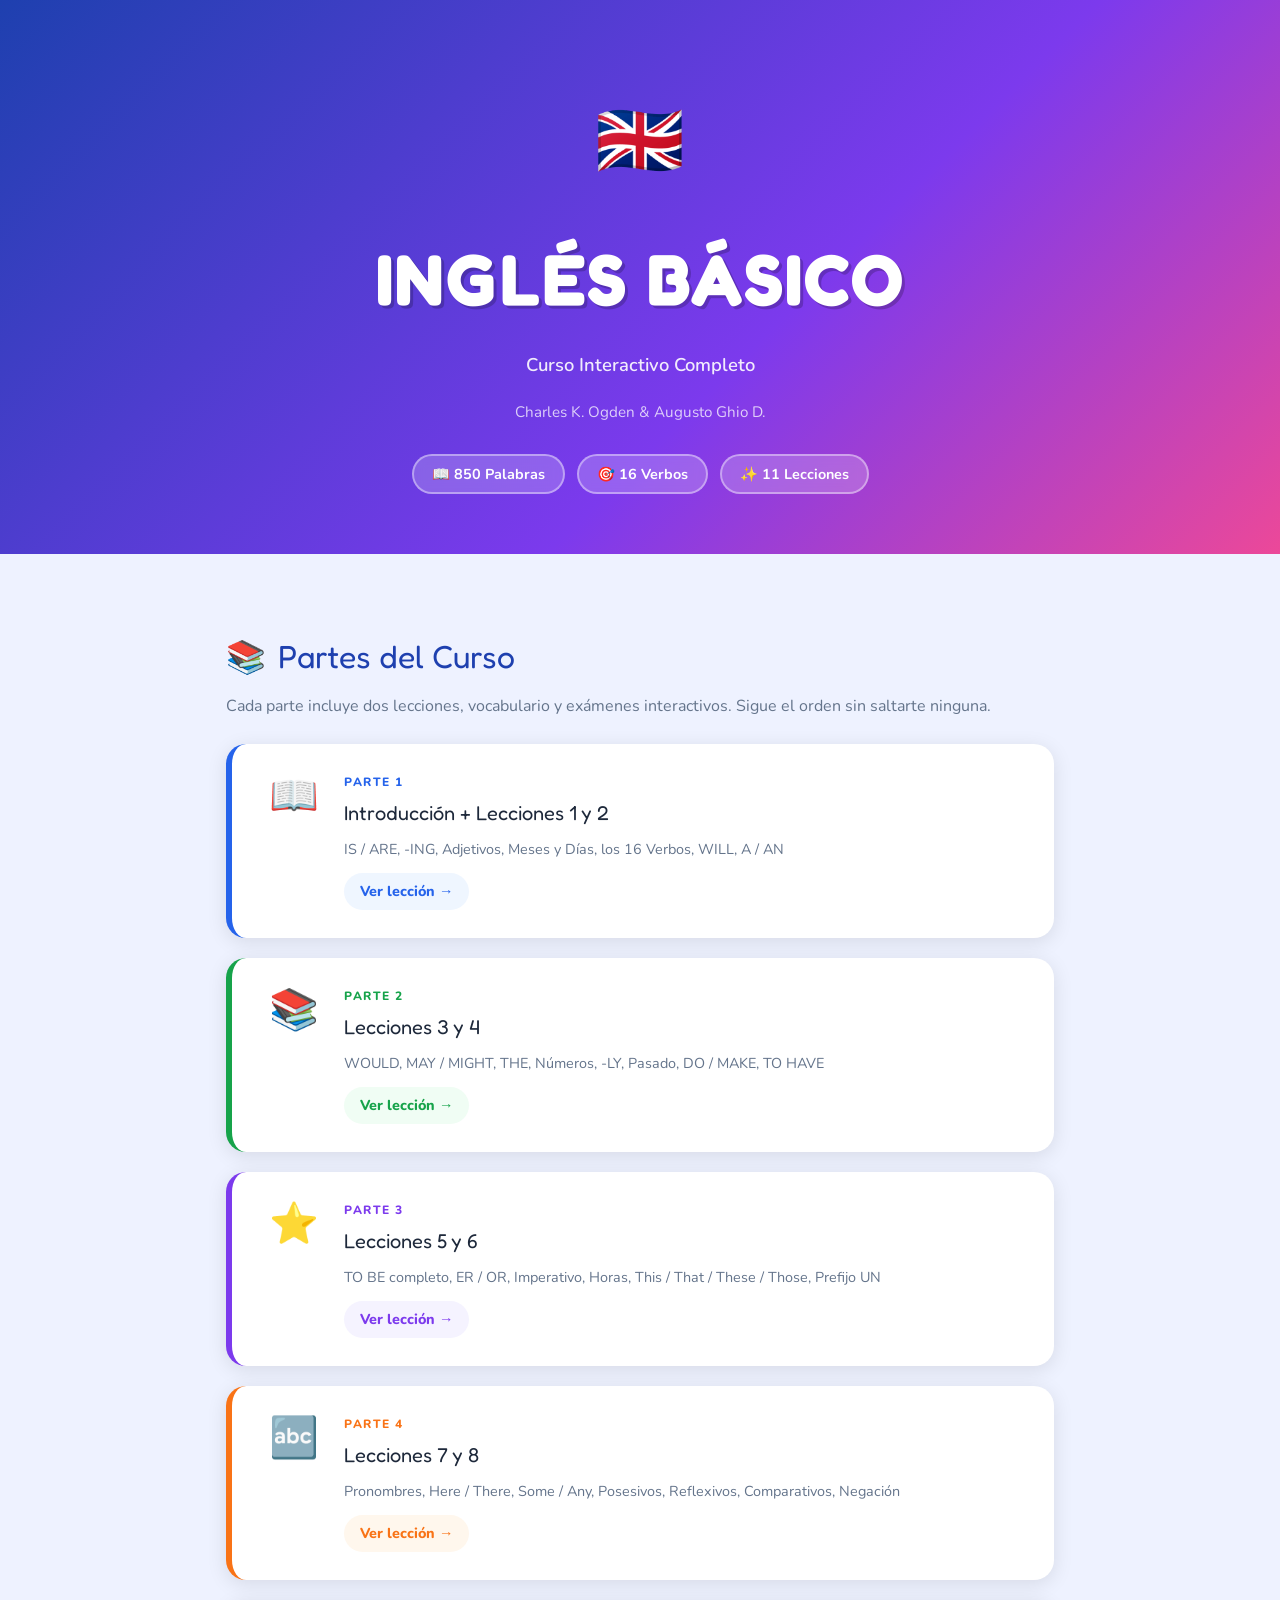
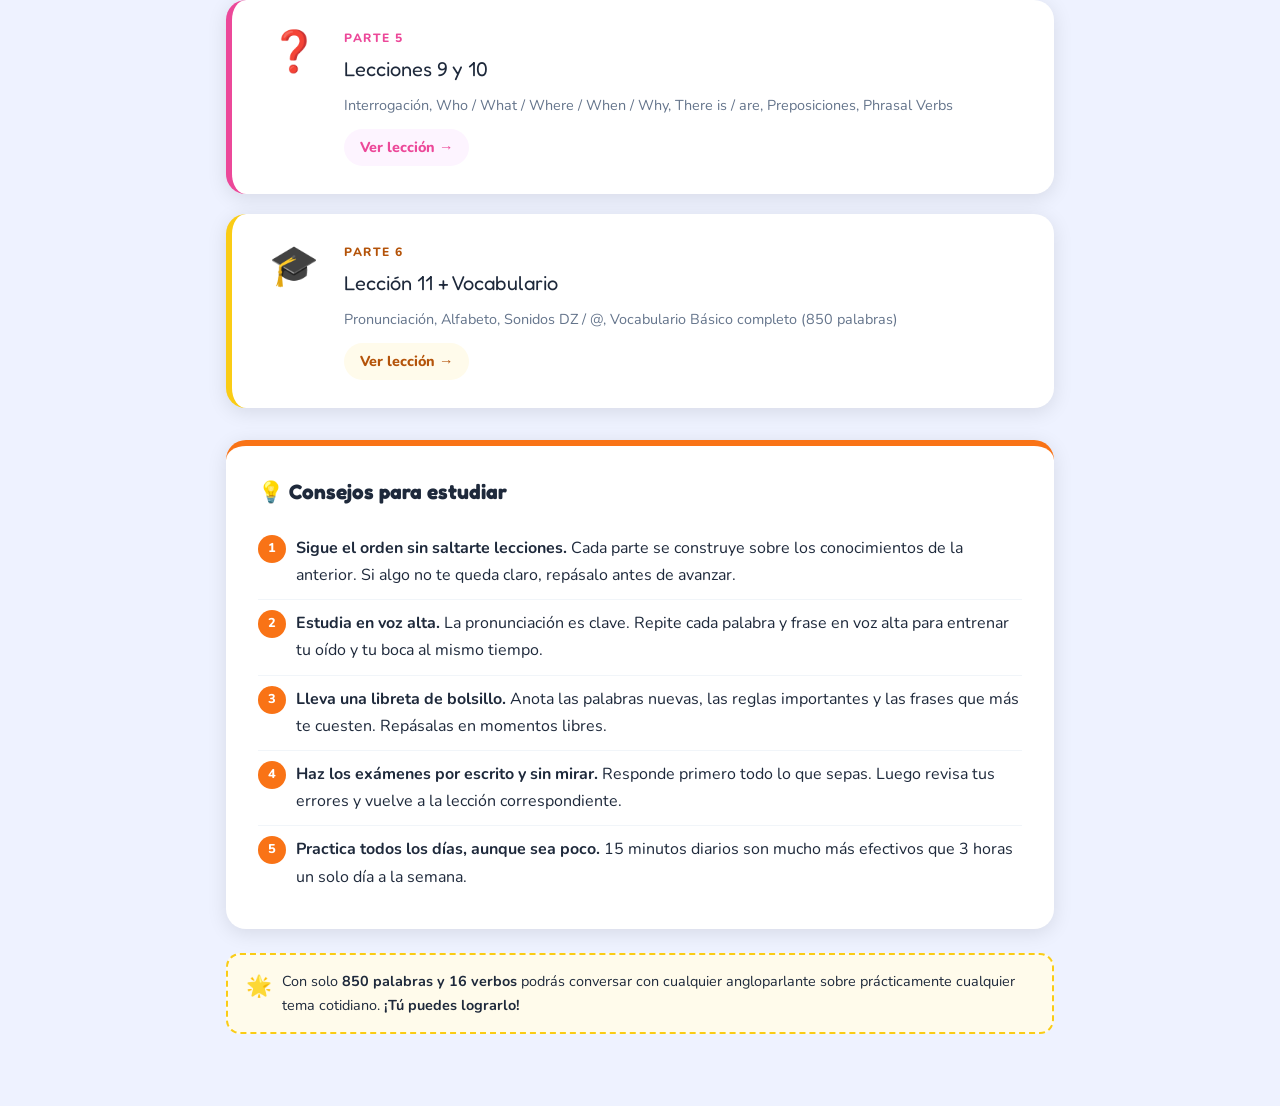
==== inicio.html @ 224269b6 "Commit - curso de inglés" ====
<!DOCTYPE html>
<html lang="es">
<head>
<meta charset="UTF-8">
<meta name="viewport" content="width=device-width, initial-scale=1.0">
<title>Inglés Básico — Inicio</title>
<link href="https://fonts.googleapis.com/css2?family=Nunito:wght@400;600;700;800;900&family=Fredoka+One&display=swap" rel="stylesheet">
<style>
  :root {
    --azul:    #2563EB;
    --cielo:   #38BDF8;
    --verde:   #16A34A;
    --menta:   #4ADE80;
    --coral:   #F97316;
    --amarillo:#FACC15;
    --violeta: #7C3AED;
    --rosa:    #EC4899;
    --blanco:  #FFFFFF;
    --gris:    #F1F5F9;
    --texto:   #1E293B;
    --sombra:  0 4px 20px rgba(0,0,0,0.10);
  }

  * { box-sizing: border-box; margin: 0; padding: 0; }

  body {
    font-family: 'Nunito', sans-serif;
    background: #EEF2FF;
    color: var(--texto);
    line-height: 1.7;
  }

  /* ── PORTADA ── */
  .portada {
    background: linear-gradient(135deg, #1E40AF 0%, #7C3AED 60%, #EC4899 100%);
    color: white;
    text-align: center;
    padding: 80px 24px 60px;
    position: relative;
    overflow: hidden;
  }
  .portada::before {
    content: '';
    position: absolute;
    inset: 0;
📚

    background: url("data:image/svg+xml,%3Csvg width='60' height='60' viewBox='0 0 60 60' xmlns='http://www.w3.org/2000/svg'%3E%3Cg fill='none' fill-rule='evenodd'%3E%3Cg fill='%23ffffff' fill-opacity='0.05'%3E%3Ccircle cx='30' cy='30' r='20'/%3E%3C/g%3E%3C/g%3E%3C/svg%3E");
  }
  .portada-emoji { font-size: 72px; display: block; margin-bottom: 16px; animation: flotar 3s ease-in-out infinite; }
  @keyframes flotar { 0%,100%{transform:translateY(0)} 50%{transform:translateY(-12px)} }
  .portada h1 { font-family: 'Fredoka One', cursive; font-size: clamp(2.5rem,6vw,4.5rem); letter-spacing: 2px; text-shadow: 3px 3px 0 rgba(0,0,0,0.2); }
  .portada .subtitulo { font-size: 1.15rem; opacity: 0.9; margin-top: 8px; font-weight: 600; }
  .portada .autores { margin-top: 20px; opacity: 0.75; font-size: 0.95rem; }
  .badges { display: flex; justify-content: center; gap: 12px; flex-wrap: wrap; margin-top: 28px; }
  .badge { background: rgba(255,255,255,0.2); border: 2px solid rgba(255,255,255,0.4); border-radius: 50px; padding: 6px 18px; font-weight: 700; font-size: 0.9rem; backdrop-filter: blur(6px); }

  /* ── CONTENEDOR ── */
  .contenedor { max-width: 860px; margin: 0 auto; padding: 0 16px 60px; }

  /* ── TÍTULO DE SECCIÓN ── */
  .titulo-seccion {
    font-family: 'Fredoka One', cursive;
    font-size: 2rem;
    margin: 36px 0 8px;
    display: flex;
    align-items: center;
    gap: 12px;
  }

  /* ── GRID DE PARTES ── */
  .partes-grid {
    display: grid;
    grid-template-columns: 1fr;
    gap: 20px;
    margin: 24px 0;
  }

  /* ── TARJETA DE PARTE ── */
  .parte-card {
    background: white;
    border-radius: 20px;
    padding: 28px 32px;
    box-shadow: var(--sombra);
    border-left: 6px solid var(--azul);
    transition: transform 0.25s, box-shadow 0.25s;
    display: flex;
    gap: 20px;
    text-decoration: none;
    color: inherit;
    position: relative;
    overflow: hidden;
  }
  .parte-card:hover { transform: translateY(-4px); box-shadow: 0 12px 32px rgba(0,0,0,0.14); }
  .parte-card.b-azul     { border-left-color: var(--azul); }
  .parte-card.b-verde    { border-left-color: var(--verde); }
  .parte-card.b-violeta  { border-left-color: var(--violeta); }
  .parte-card.b-coral    { border-left-color: var(--coral); }
  .parte-card.b-rosa     { border-left-color: var(--rosa); }
  .parte-card.b-amarillo { border-left-color: var(--amarillo); }

  .parte-emoji {
    font-size: 2.5rem;
    flex-shrink: 0;
    width: 60px;
    text-align: center;
    line-height: 1;
    margin-top: 4px;
  }

  .parte-cuerpo { flex: 1; }

  .parte-num {
    font-size: 0.75rem;
    font-weight: 800;
    text-transform: uppercase;
    letter-spacing: 1.5px;
    margin-bottom: 4px;
  }
  .b-azul .parte-num     { color: var(--azul); }
  .b-verde .parte-num    { color: var(--verde); }
  .b-violeta .parte-num  { color: var(--violeta); }
  .b-coral .parte-num    { color: var(--coral); }
  .b-rosa .parte-num     { color: var(--rosa); }
  .b-amarillo .parte-num { color: #B45309; }

  .parte-titulo {
    font-family: 'Fredoka One', cursive;
    font-size: 1.25rem;
    margin-bottom: 8px;
  }

  .parte-temas {
    font-size: 0.9rem;
    color: #64748B;
    margin-bottom: 12px;
    line-height: 1.6;
  }

  .parte-link {
    display: inline-flex;
    align-items: center;
    gap: 6px;
    font-weight: 800;
    font-size: 0.9rem;
    border-radius: 50px;
    padding: 6px 16px;
    transition: all 0.2s;
  }
  .b-azul .parte-link     { color: var(--azul); background: #EFF6FF; }
  .b-verde .parte-link    { color: var(--verde); background: #F0FDF4; }
  .b-violeta .parte-link  { color: var(--violeta); background: #F5F3FF; }
  .b-coral .parte-link    { color: var(--coral); background: #FFF7ED; }
  .b-rosa .parte-link     { color: var(--rosa); background: #FDF4FF; }
  .b-amarillo .parte-link { color: #B45309; background: #FFFBEB; }

  .parte-card:hover .parte-link {
    filter: brightness(0.95);
  }
  .b-azul .parte-card:hover .parte-link     { background: var(--azul); color: white; }
  .b-verde .parte-card:hover .parte-link    { background: var(--verde); color: white; }
  .b-violeta .parte-card:hover .parte-link  { background: var(--violeta); color: white; }
  .b-coral .parte-card:hover .parte-link    { background: var(--coral); color: white; }
  .b-rosa .parte-card:hover .parte-link     { background: var(--rosa); color: white; }
  .b-amarillo .parte-card:hover .parte-link { background: #B45309; color: white; }

  /* ── TIP BOX ── */
  .tip {
    background: #FFFBEB;
    border: 2px dashed var(--amarillo);
    border-radius: 14px;
    padding: 14px 18px;
    margin: 12px 0;
    font-size: 0.9rem;
    display: flex;
    gap: 10px;
    align-items: flex-start;
  }
  .tip-ico { font-size: 1.3rem; flex-shrink: 0; }

  /* ── CONSEJOS BOX ── */
  .consejos-box {
    background: white;
    border-radius: 20px;
    padding: 28px 32px;
    margin: 32px 0 0;
    box-shadow: var(--sombra);
    border-top: 6px solid var(--coral);
  }
  .consejos-box h3 {
    font-family: 'Fredoka One', cursive;
    font-size: 1.3rem;
    margin-bottom: 16px;
    display: flex;
    align-items: center;
    gap: 10px;
  }
  .consejos-lista { list-style: none; padding: 0; }
  .consejos-lista li {
    display: flex;
    align-items: flex-start;
    gap: 10px;
    padding: 10px 0;
    border-bottom: 1px solid #F1F5F9;
  }
  .consejos-lista li:last-child { border-bottom: none; }
  .consejos-num {
    background: var(--coral);
    color: white;
    border-radius: 50%;
    width: 28px;
    height: 28px;
    display: flex;
    align-items: center;
    justify-content: center;
    font-weight: 800;
    font-size: 0.8rem;
    flex-shrink: 0;
  }

  @media(max-width:600px){
    .portada { padding: 60px 16px 40px; }
    .parte-card { flex-direction: column; gap: 8px; padding: 20px; }
    .parte-emoji { font-size: 2rem; width: auto; text-align: left; }
  }
</style>
</head>
<body>

<!-- ═══════════════════════════════════════════════════ -->
<!-- PORTADA -->
<!-- ═══════════════════════════════════════════════════ -->
<div class="portada">
  <span class="portada-emoji">🇬🇧</span>
  <h1>INGLÉS BÁSICO</h1>
  <div class="subtitulo">Curso Interactivo Completo</div>
  <div class="autores">Charles K. Ogden &amp; Augusto Ghio D.</div>
  <div class="badges">
    <span class="badge">📖 850 Palabras</span>
    <span class="badge">🎯 16 Verbos</span>
    <span class="badge">✨ 11 Lecciones</span>
  </div>
</div>

<!-- ═══════════════════════════════════════════════════ -->
<!-- ÍNDICE DE PARTES -->
<!-- ═══════════════════════════════════════════════════ -->
<div class="contenedor" style="padding-top:40px;">

  <div class="titulo-seccion" style="color:#1E40AF;"><span>📚</span> Partes del Curso</div>
  <p style="color:#64748B;margin-bottom:4px;">Cada parte incluye dos lecciones, vocabulario y exámenes interactivos. Sigue el orden sin saltarte ninguna.</p>

  <div class="partes-grid">

    <!-- PARTE 1 -->
    <a href="index.html" class="parte-card b-azul">
      <div class="parte-emoji">📖</div>
      <div class="parte-cuerpo">
        <div class="parte-num">Parte 1</div>
        <div class="parte-titulo">Introducción + Lecciones 1 y 2</div>
        <div class="parte-temas">IS / ARE, -ING, Adjetivos, Meses y Días, los 16 Verbos, WILL, A / AN</div>
        <span class="parte-link">Ver lección →</span>
      </div>
    </a>

    <!-- PARTE 2 -->
    <a href="parte2.html" class="parte-card b-verde">
      <div class="parte-emoji">📚</div>
      <div class="parte-cuerpo">
        <div class="parte-num">Parte 2</div>
        <div class="parte-titulo">Lecciones 3 y 4</div>
        <div class="parte-temas">WOULD, MAY / MIGHT, THE, Números, -LY, Pasado, DO / MAKE, TO HAVE</div>
        <span class="parte-link">Ver lección →</span>
      </div>
    </a>

    <!-- PARTE 3 -->
    <a href="parte3.html" class="parte-card b-violeta">
      <div class="parte-emoji">⭐</div>
      <div class="parte-cuerpo">
        <div class="parte-num">Parte 3</div>
        <div class="parte-titulo">Lecciones 5 y 6</div>
        <div class="parte-temas">TO BE completo, ER / OR, Imperativo, Horas, This / That / These / Those, Prefijo UN</div>
        <span class="parte-link">Ver lección →</span>
      </div>
    </a>

    <!-- PARTE 4 -->
    <a href="parte4.html" class="parte-card b-coral">
      <div class="parte-emoji">🔤</div>
      <div class="parte-cuerpo">
        <div class="parte-num">Parte 4</div>
        <div class="parte-titulo">Lecciones 7 y 8</div>
        <div class="parte-temas">Pronombres, Here / There, Some / Any, Posesivos, Reflexivos, Comparativos, Negación</div>
        <span class="parte-link">Ver lección →</span>
      </div>
    </a>

    <!-- PARTE 5 -->
    <a href="parte5.html" class="parte-card b-rosa">
      <div class="parte-emoji">❓</div>
      <div class="parte-cuerpo">
        <div class="parte-num">Parte 5</div>
        <div class="parte-titulo">Lecciones 9 y 10</div>
        <div class="parte-temas">Interrogación, Who / What / Where / When / Why, There is / are, Preposiciones, Phrasal Verbs</div>
        <span class="parte-link">Ver lección →</span>
      </div>
    </a>

    <!-- PARTE 6 -->
    <a href="parte6.html" class="parte-card b-amarillo">
      <div class="parte-emoji">🎓</div>
      <div class="parte-cuerpo">
        <div class="parte-num">Parte 6</div>
        <div class="parte-titulo">Lección 11 + Vocabulario</div>
        <div class="parte-temas">Pronunciación, Alfabeto, Sonidos DZ / @, Vocabulario Básico completo (850 palabras)</div>
        <span class="parte-link">Ver lección →</span>
      </div>
    </a>

  </div>

  <!-- ═══════════════════════════════════════════════════ -->
  <!-- CONSEJOS DE ESTUDIO -->
  <!-- ═══════════════════════════════════════════════════ -->
  <div class="consejos-box">
    <h3>💡 Consejos para estudiar</h3>
    <ul class="consejos-lista">
      <li>
        <span class="consejos-num">1</span>
        <span><strong>Sigue el orden sin saltarte lecciones.</strong> Cada parte se construye sobre los conocimientos de la anterior. Si algo no te queda claro, repásalo antes de avanzar.</span>
      </li>
      <li>
        <span class="consejos-num">2</span>
        <span><strong>Estudia en voz alta.</strong> La pronunciación es clave. Repite cada palabra y frase en voz alta para entrenar tu oído y tu boca al mismo tiempo.</span>
      </li>
      <li>
        <span class="consejos-num">3</span>
        <span><strong>Lleva una libreta de bolsillo.</strong> Anota las palabras nuevas, las reglas importantes y las frases que más te cuesten. Repásalas en momentos libres.</span>
      </li>
      <li>
        <span class="consejos-num">4</span>
        <span><strong>Haz los exámenes por escrito y sin mirar.</strong> Responde primero todo lo que sepas. Luego revisa tus errores y vuelve a la lección correspondiente.</span>
      </li>
      <li>
        <span class="consejos-num">5</span>
        <span><strong>Practica todos los días, aunque sea poco.</strong> 15 minutos diarios son mucho más efectivos que 3 horas un solo día a la semana.</span>
      </li>
    </ul>
  </div>

  <div class="tip" style="margin-top:24px;">
    <span class="tip-ico">🌟</span>
    <span>Con solo <strong>850 palabras y 16 verbos</strong> podrás conversar con cualquier angloparlante sobre prácticamente cualquier tema cotidiano. <strong>¡Tú puedes lograrlo!</strong></span>
  </div>

</div>

</body>
</html>
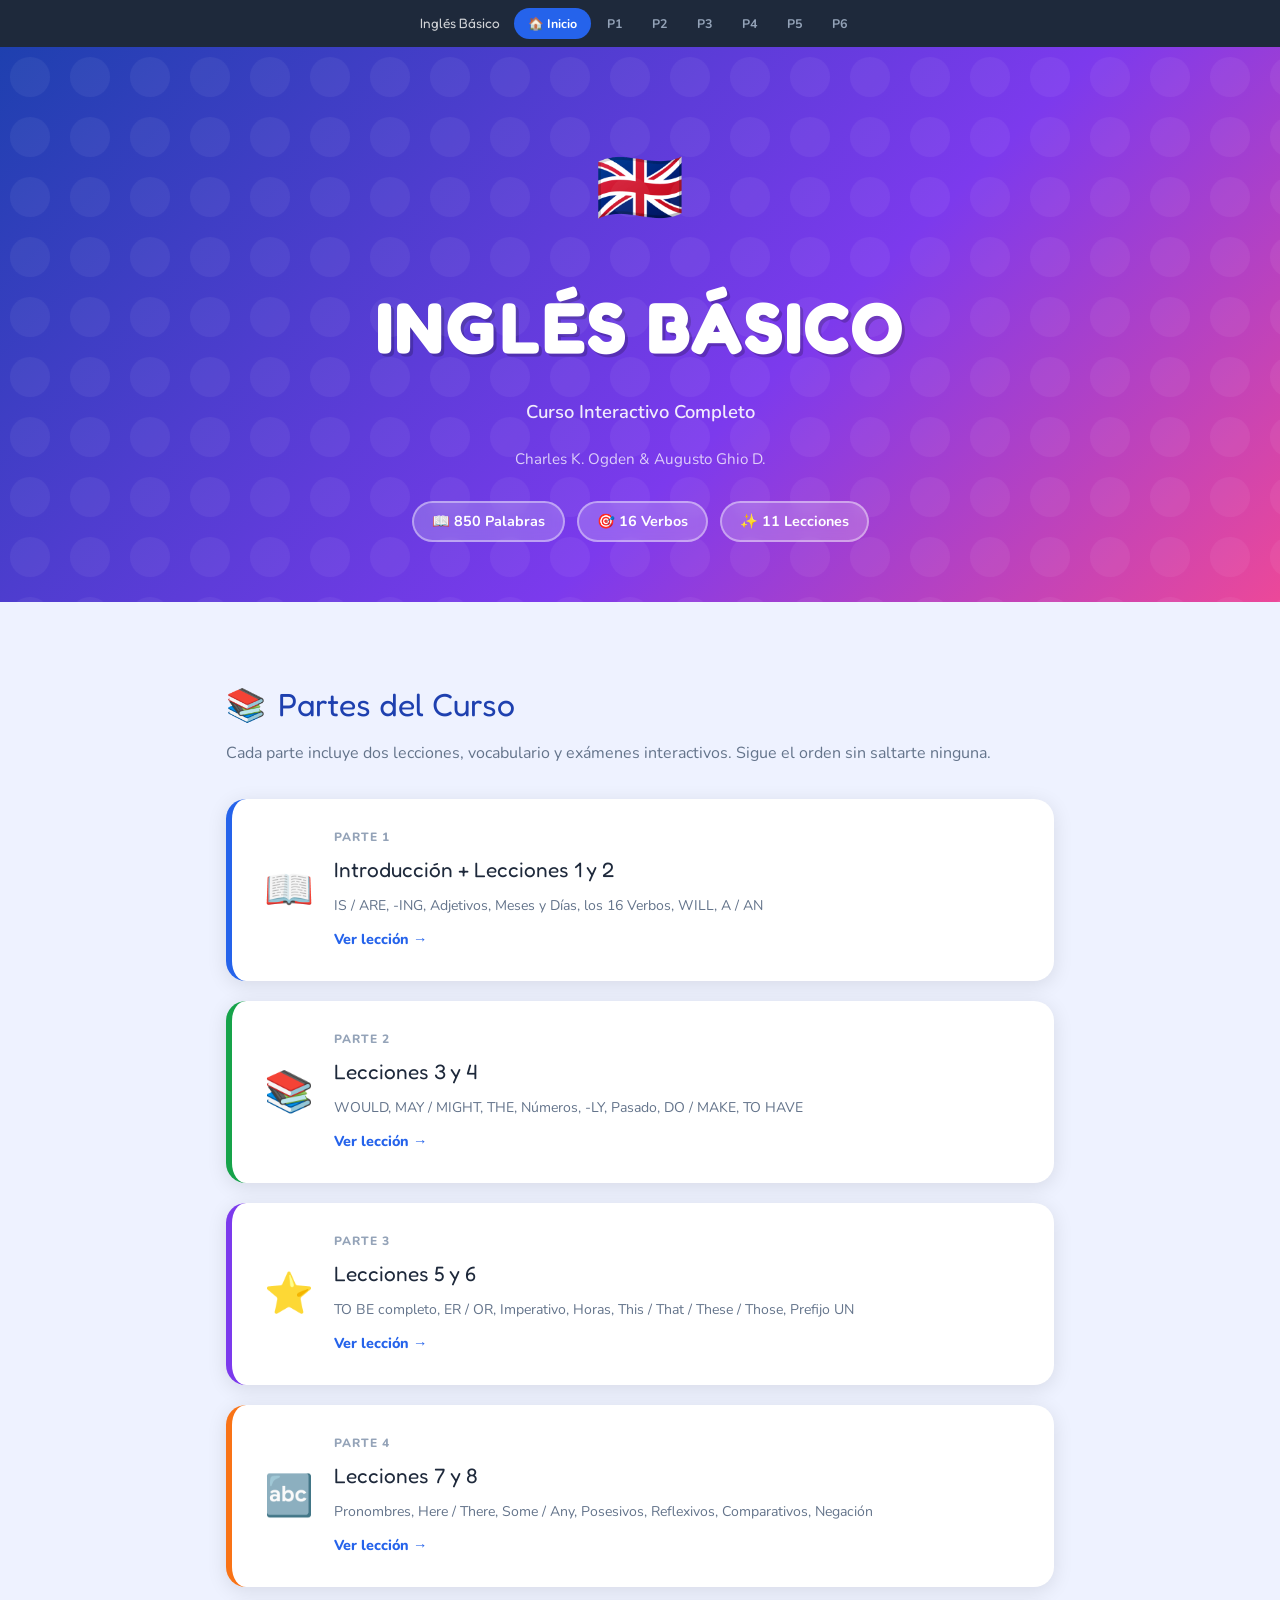
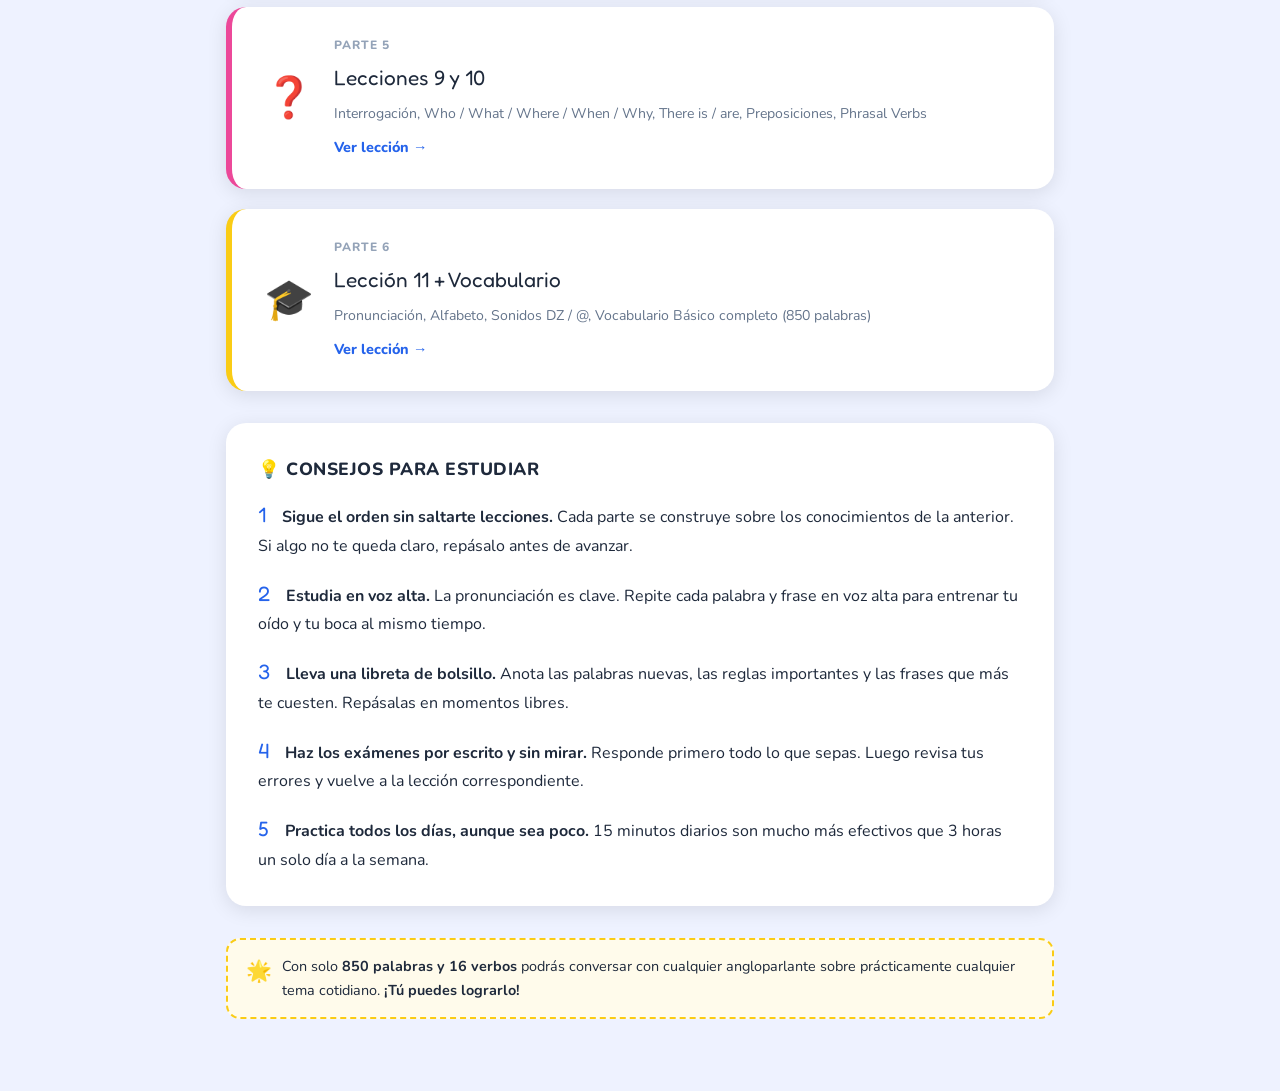
==== commit 26948c7f: "actualizacion de menu en el header y css" ====
--- a/inicio.html
+++ b/inicio.html
@@ -5,227 +5,19 @@
 <meta name="viewport" content="width=device-width, initial-scale=1.0">
 <title>Inglés Básico — Inicio</title>
 <link href="https://fonts.googleapis.com/css2?family=Nunito:wght@400;600;700;800;900&family=Fredoka+One&display=swap" rel="stylesheet">
-<style>
-  :root {
-    --azul:    #2563EB;
-    --cielo:   #38BDF8;
-    --verde:   #16A34A;
-    --menta:   #4ADE80;
-    --coral:   #F97316;
-    --amarillo:#FACC15;
-    --violeta: #7C3AED;
-    --rosa:    #EC4899;
-    --blanco:  #FFFFFF;
-    --gris:    #F1F5F9;
-    --texto:   #1E293B;
-    --sombra:  0 4px 20px rgba(0,0,0,0.10);
-  }
-
-  * { box-sizing: border-box; margin: 0; padding: 0; }
-
-  body {
-    font-family: 'Nunito', sans-serif;
-    background: #EEF2FF;
-    color: var(--texto);
-    line-height: 1.7;
-  }
-
-  /* ── PORTADA ── */
-  .portada {
-    background: linear-gradient(135deg, #1E40AF 0%, #7C3AED 60%, #EC4899 100%);
-    color: white;
-    text-align: center;
-    padding: 80px 24px 60px;
-    position: relative;
-    overflow: hidden;
-  }
-  .portada::before {
-    content: '';
-    position: absolute;
-    inset: 0;
-📚
-
-    background: url("data:image/svg+xml,%3Csvg width='60' height='60' viewBox='0 0 60 60' xmlns='http://www.w3.org/2000/svg'%3E%3Cg fill='none' fill-rule='evenodd'%3E%3Cg fill='%23ffffff' fill-opacity='0.05'%3E%3Ccircle cx='30' cy='30' r='20'/%3E%3C/g%3E%3C/g%3E%3C/svg%3E");
-  }
-  .portada-emoji { font-size: 72px; display: block; margin-bottom: 16px; animation: flotar 3s ease-in-out infinite; }
-  @keyframes flotar { 0%,100%{transform:translateY(0)} 50%{transform:translateY(-12px)} }
-  .portada h1 { font-family: 'Fredoka One', cursive; font-size: clamp(2.5rem,6vw,4.5rem); letter-spacing: 2px; text-shadow: 3px 3px 0 rgba(0,0,0,0.2); }
-  .portada .subtitulo { font-size: 1.15rem; opacity: 0.9; margin-top: 8px; font-weight: 600; }
-  .portada .autores { margin-top: 20px; opacity: 0.75; font-size: 0.95rem; }
-  .badges { display: flex; justify-content: center; gap: 12px; flex-wrap: wrap; margin-top: 28px; }
-  .badge { background: rgba(255,255,255,0.2); border: 2px solid rgba(255,255,255,0.4); border-radius: 50px; padding: 6px 18px; font-weight: 700; font-size: 0.9rem; backdrop-filter: blur(6px); }
-
-  /* ── CONTENEDOR ── */
-  .contenedor { max-width: 860px; margin: 0 auto; padding: 0 16px 60px; }
-
-  /* ── TÍTULO DE SECCIÓN ── */
-  .titulo-seccion {
-    font-family: 'Fredoka One', cursive;
-    font-size: 2rem;
-    margin: 36px 0 8px;
-    display: flex;
-    align-items: center;
-    gap: 12px;
-  }
-
-  /* ── GRID DE PARTES ── */
-  .partes-grid {
-    display: grid;
-    grid-template-columns: 1fr;
-    gap: 20px;
-    margin: 24px 0;
-  }
-
-  /* ── TARJETA DE PARTE ── */
-  .parte-card {
-    background: white;
-    border-radius: 20px;
-    padding: 28px 32px;
-    box-shadow: var(--sombra);
-    border-left: 6px solid var(--azul);
-    transition: transform 0.25s, box-shadow 0.25s;
-    display: flex;
-    gap: 20px;
-    text-decoration: none;
-    color: inherit;
-    position: relative;
-    overflow: hidden;
-  }
-  .parte-card:hover { transform: translateY(-4px); box-shadow: 0 12px 32px rgba(0,0,0,0.14); }
-  .parte-card.b-azul     { border-left-color: var(--azul); }
-  .parte-card.b-verde    { border-left-color: var(--verde); }
-  .parte-card.b-violeta  { border-left-color: var(--violeta); }
-  .parte-card.b-coral    { border-left-color: var(--coral); }
-  .parte-card.b-rosa     { border-left-color: var(--rosa); }
-  .parte-card.b-amarillo { border-left-color: var(--amarillo); }
-
-  .parte-emoji {
-    font-size: 2.5rem;
-    flex-shrink: 0;
-    width: 60px;
-    text-align: center;
-    line-height: 1;
-    margin-top: 4px;
-  }
-
-  .parte-cuerpo { flex: 1; }
-
-  .parte-num {
-    font-size: 0.75rem;
-    font-weight: 800;
-    text-transform: uppercase;
-    letter-spacing: 1.5px;
-    margin-bottom: 4px;
-  }
-  .b-azul .parte-num     { color: var(--azul); }
-  .b-verde .parte-num    { color: var(--verde); }
-  .b-violeta .parte-num  { color: var(--violeta); }
-  .b-coral .parte-num    { color: var(--coral); }
-  .b-rosa .parte-num     { color: var(--rosa); }
-  .b-amarillo .parte-num { color: #B45309; }
-
-  .parte-titulo {
-    font-family: 'Fredoka One', cursive;
-    font-size: 1.25rem;
-    margin-bottom: 8px;
-  }
-
-  .parte-temas {
-    font-size: 0.9rem;
-    color: #64748B;
-    margin-bottom: 12px;
-    line-height: 1.6;
-  }
-
-  .parte-link {
-    display: inline-flex;
-    align-items: center;
-    gap: 6px;
-    font-weight: 800;
-    font-size: 0.9rem;
-    border-radius: 50px;
-    padding: 6px 16px;
-    transition: all 0.2s;
-  }
-  .b-azul .parte-link     { color: var(--azul); background: #EFF6FF; }
-  .b-verde .parte-link    { color: var(--verde); background: #F0FDF4; }
-  .b-violeta .parte-link  { color: var(--violeta); background: #F5F3FF; }
-  .b-coral .parte-link    { color: var(--coral); background: #FFF7ED; }
-  .b-rosa .parte-link     { color: var(--rosa); background: #FDF4FF; }
-  .b-amarillo .parte-link { color: #B45309; background: #FFFBEB; }
-
-  .parte-card:hover .parte-link {
-    filter: brightness(0.95);
-  }
-  .b-azul .parte-card:hover .parte-link     { background: var(--azul); color: white; }
-  .b-verde .parte-card:hover .parte-link    { background: var(--verde); color: white; }
-  .b-violeta .parte-card:hover .parte-link  { background: var(--violeta); color: white; }
-  .b-coral .parte-card:hover .parte-link    { background: var(--coral); color: white; }
-  .b-rosa .parte-card:hover .parte-link     { background: var(--rosa); color: white; }
-  .b-amarillo .parte-card:hover .parte-link { background: #B45309; color: white; }
-
-  /* ── TIP BOX ── */
-  .tip {
-    background: #FFFBEB;
-    border: 2px dashed var(--amarillo);
-    border-radius: 14px;
-    padding: 14px 18px;
-    margin: 12px 0;
-    font-size: 0.9rem;
-    display: flex;
-    gap: 10px;
-    align-items: flex-start;
-  }
-  .tip-ico { font-size: 1.3rem; flex-shrink: 0; }
-
-  /* ── CONSEJOS BOX ── */
-  .consejos-box {
-    background: white;
-    border-radius: 20px;
-    padding: 28px 32px;
-    margin: 32px 0 0;
-    box-shadow: var(--sombra);
-    border-top: 6px solid var(--coral);
-  }
-  .consejos-box h3 {
-    font-family: 'Fredoka One', cursive;
-    font-size: 1.3rem;
-    margin-bottom: 16px;
-    display: flex;
-    align-items: center;
-    gap: 10px;
-  }
-  .consejos-lista { list-style: none; padding: 0; }
-  .consejos-lista li {
-    display: flex;
-    align-items: flex-start;
-    gap: 10px;
-    padding: 10px 0;
-    border-bottom: 1px solid #F1F5F9;
-  }
-  .consejos-lista li:last-child { border-bottom: none; }
-  .consejos-num {
-    background: var(--coral);
-    color: white;
-    border-radius: 50%;
-    width: 28px;
-    height: 28px;
-    display: flex;
-    align-items: center;
-    justify-content: center;
-    font-weight: 800;
-    font-size: 0.8rem;
-    flex-shrink: 0;
-  }
-
-  @media(max-width:600px){
-    .portada { padding: 60px 16px 40px; }
-    .parte-card { flex-direction: column; gap: 8px; padding: 20px; }
-    .parte-emoji { font-size: 2rem; width: auto; text-align: left; }
-  }
-</style>
+<link rel="stylesheet" href="styles.css">
 </head>
 <body>
+<nav class="partes-nav">
+  <span class="partes-nav-titulo">Inglés Básico</span>
+  <a href="inicio.html" class="activo">🏠 Inicio</a>
+  <a href="index.html">P1</a>
+  <a href="parte2.html">P2</a>
+  <a href="parte3.html">P3</a>
+  <a href="parte4.html">P4</a>
+  <a href="parte5.html">P5</a>
+  <a href="parte6.html">P6</a>
+</nav>
 
 <!-- ═══════════════════════════════════════════════════ -->
 <!-- PORTADA -->
--- a/styles.css
+++ b/styles.css
@@ -0,0 +1,680 @@
+/* ═══════════════════════════════════════════════════════════
+   INGLÉS BÁSICO — Estilos Compartidos
+   Charles K. Ogden & Augusto Ghio D.
+   ═══════════════════════════════════════════════════════════ */
+
+:root {
+  --azul:    #2563EB;
+  --cielo:   #38BDF8;
+  --verde:   #16A34A;
+  --menta:   #4ADE80;
+  --coral:   #F97316;
+  --amarillo:#FACC15;
+  --violeta: #7C3AED;
+  --rosa:    #EC4899;
+  --blanco:  #FFFFFF;
+  --gris:    #F1F5F9;
+  --texto:   #1E293B;
+  --sombra:  0 4px 20px rgba(0,0,0,0.10);
+}
+
+* { box-sizing: border-box; margin: 0; padding: 0; }
+
+body {
+  font-family: 'Nunito', sans-serif;
+  background: #EEF2FF;
+  color: var(--texto);
+  line-height: 1.7;
+}
+
+/* ═══ NAVEGACIÓN ENTRE PARTES (CABECERA GLOBAL) ═══ */
+.partes-nav {
+  background: #1E293B;
+  display: flex;
+  justify-content: center;
+  align-items: center;
+  gap: 2px;
+  padding: 8px 16px;
+  flex-wrap: wrap;
+}
+.partes-nav-titulo {
+  color: white;
+  font-family: 'Fredoka One', cursive;
+  font-size: 0.85rem;
+  margin-right: 12px;
+  opacity: 0.8;
+}
+.partes-nav a {
+  color: #94A3B8;
+  text-decoration: none;
+  padding: 5px 14px;
+  border-radius: 50px;
+  font-family: 'Nunito', sans-serif;
+  font-weight: 700;
+  font-size: 0.78rem;
+  transition: all 0.2s;
+  white-space: nowrap;
+}
+.partes-nav a:hover {
+  background: rgba(255,255,255,0.12);
+  color: white;
+}
+.partes-nav a.activo {
+  background: var(--azul);
+  color: white;
+}
+
+/* ═══ PORTADA / HERO ═══ */
+.portada {
+  background: linear-gradient(135deg, #1E40AF 0%, #7C3AED 60%, #EC4899 100%);
+  color: white;
+  text-align: center;
+  padding: 80px 24px 60px;
+  position: relative;
+  overflow: hidden;
+}
+.portada::before {
+  content: '';
+  position: absolute;
+  inset: 0;
+  background: url("data:image/svg+xml,%3Csvg width='60' height='60' viewBox='0 0 60 60' xmlns='http://www.w3.org/2000/svg'%3E%3Cg fill='none' fill-rule='evenodd'%3E%3Cg fill='%23ffffff' fill-opacity='0.05'%3E%3Ccircle cx='30' cy='30' r='20'/%3E%3C/g%3E%3C/g%3E%3C/svg%3E");
+}
+.portada-emoji { font-size: 72px; display: block; margin-bottom: 16px; animation: flotar 3s ease-in-out infinite; }
+@keyframes flotar { 0%,100%{transform:translateY(0)} 50%{transform:translateY(-12px)} }
+.portada h1 { font-family: 'Fredoka One', cursive; font-size: clamp(2.5rem,6vw,4.5rem); letter-spacing: 2px; text-shadow: 3px 3px 0 rgba(0,0,0,0.2); }
+.portada .subtitulo { font-size: 1.15rem; opacity: 0.9; margin-top: 8px; font-weight: 600; }
+.portada .autores { margin-top: 20px; opacity: 0.75; font-size: 0.95rem; }
+.badges { display: flex; justify-content: center; gap: 12px; flex-wrap: wrap; margin-top: 28px; }
+.badge { background: rgba(255,255,255,0.2); border: 2px solid rgba(255,255,255,0.4); border-radius: 50px; padding: 6px 18px; font-weight: 700; font-size: 0.9rem; backdrop-filter: blur(6px); }
+
+/* ═══ NAVEGACIÓN ═══ */
+.nav-seccion {
+  background: white;
+  border-bottom: 3px solid var(--azul);
+  padding: 0;
+  display: flex;
+  overflow-x: auto;
+  gap: 0;
+  position: sticky;
+  top: 0;
+  z-index: 100;
+  box-shadow: 0 2px 12px rgba(0,0,0,0.08);
+}
+.nav-btn {
+  background: none;
+  border: none;
+  padding: 14px 20px;
+  font-family: 'Nunito', sans-serif;
+  font-weight: 700;
+  font-size: 0.85rem;
+  cursor: pointer;
+  white-space: nowrap;
+  color: #64748B;
+  border-bottom: 3px solid transparent;
+  margin-bottom: -3px;
+  transition: all 0.2s;
+}
+.nav-btn:hover { color: var(--azul); background: #EEF2FF; }
+.nav-btn.activo { color: var(--azul); border-bottom-color: var(--azul); background: #EEF2FF; }
+
+/* ═══ CONTENIDO ═══ */
+.contenedor { max-width: 860px; margin: 0 auto; padding: 0 16px 60px; }
+
+/* ═══ SECCIÓN ═══ */
+.seccion { display: none; animation: entrar 0.4s ease; }
+.seccion.visible { display: block; }
+@keyframes entrar { from{opacity:0;transform:translateY(16px)} to{opacity:1;transform:translateY(0)} }
+
+/* ═══ TARJETA BASE ═══ */
+.card {
+  background: white;
+  border-radius: 20px;
+  padding: 28px 32px;
+  margin: 24px 0;
+  box-shadow: var(--sombra);
+  border-left: 6px solid var(--azul);
+}
+.card.verde   { border-left-color: var(--verde); }
+.card.coral   { border-left-color: var(--coral); }
+.card.violeta { border-left-color: var(--violeta); }
+.card.amarillo{ border-left-color: var(--amarillo); border-left-width: 6px; }
+.card.rosa    { border-left-color: var(--rosa); }
+
+/* ═══ TÍTULOS ═══ */
+.titulo-seccion {
+  font-family: 'Fredoka One', cursive;
+  font-size: 2rem;
+  margin: 36px 0 8px;
+  display: flex;
+  align-items: center;
+  gap: 12px;
+}
+.titulo-seccion span { font-size: 2rem; }
+h3 { font-size: 1.1rem; font-weight: 800; margin-bottom: 12px; text-transform: uppercase; letter-spacing: 0.5px; }
+p { margin-bottom: 10px; }
+h4 { font-size: 1rem; font-weight: 800; }
+
+/* ═══ TARJETAS DE VOCABULARIO ═══ */
+.vocab-grid {
+  display: grid;
+  grid-template-columns: repeat(auto-fill, minmax(160px, 1fr));
+  gap: 12px;
+  margin: 16px 0;
+}
+.vocab-card {
+  background: var(--gris);
+  border-radius: 14px;
+  padding: 14px 12px;
+  text-align: center;
+  cursor: pointer;
+  transition: all 0.25s;
+  border: 2px solid transparent;
+  position: relative;
+  overflow: hidden;
+}
+.vocab-card:hover { transform: translateY(-4px); box-shadow: 0 8px 24px rgba(0,0,0,0.12); border-color: var(--azul); }
+.vocab-card .en { font-family: 'Fredoka One', cursive; font-size: 1.15rem; color: var(--azul); }
+.vocab-card .pron { font-size: 0.72rem; color: #94A3B8; margin: 2px 0; font-style: italic; }
+.vocab-card .es { font-size: 0.9rem; font-weight: 700; color: var(--texto); }
+.vocab-card .num { position: absolute; top: 6px; right: 8px; font-size: 0.65rem; color: #CBD5E1; font-weight: 700; }
+.vocab-card:nth-child(6n+1) { background: #EFF6FF; }
+.vocab-card:nth-child(6n+2) { background: #F0FDF4; }
+.vocab-card:nth-child(6n+3) { background: #FFF7ED; }
+.vocab-card:nth-child(6n+4) { background: #FDF4FF; }
+.vocab-card:nth-child(6n+5) { background: #FFFBEB; }
+.vocab-card:nth-child(6n+6) { background: #FFF1F2; }
+
+/* ═══ REGLA GRAMATICAL ═══ */
+.regla {
+  background: linear-gradient(135deg, #EFF6FF, #F0F9FF);
+  border: 2px solid var(--cielo);
+  border-radius: 16px;
+  padding: 20px 24px;
+  margin: 16px 0;
+}
+.regla-titulo { font-weight: 800; color: var(--azul); margin-bottom: 8px; font-size: 1rem; display: flex; align-items: center; gap: 8px; }
+
+/* ═══ EJEMPLO DE FRASE ═══ */
+.frases { list-style: none; padding: 0; }
+.frases li {
+  background: white;
+  border-radius: 12px;
+  padding: 12px 16px;
+  margin: 8px 0;
+  border-left: 4px solid var(--menta);
+  display: flex;
+  justify-content: space-between;
+  align-items: center;
+  flex-wrap: wrap;
+  gap: 8px;
+  box-shadow: 0 2px 8px rgba(0,0,0,0.05);
+}
+.frases li .en-frase { font-weight: 700; font-size: 1rem; }
+.frases li .es-frase { color: #64748B; font-size: 0.9rem; }
+
+/* ═══ TABLA VERBOS ═══ */
+.verbo-grid {
+  display: grid;
+  grid-template-columns: repeat(auto-fill, minmax(220px, 1fr));
+  gap: 10px;
+  margin: 16px 0;
+}
+.verbo-card {
+  background: white;
+  border-radius: 14px;
+  padding: 14px 16px;
+  border-left: 4px solid var(--violeta);
+  box-shadow: 0 2px 8px rgba(0,0,0,0.06);
+  display: flex;
+  justify-content: space-between;
+  align-items: center;
+}
+.verbo-card .num-v { font-family: 'Fredoka One', cursive; font-size: 1.3rem; color: #CBD5E1; }
+.verbo-card .en-v { font-family: 'Fredoka One', cursive; font-size: 1.05rem; color: var(--violeta); }
+.verbo-card .pron-v { font-size: 0.7rem; color: #94A3B8; font-style: italic; }
+.verbo-card .es-v { font-weight: 800; font-size: 1rem; }
+
+/* ═══ EXAMEN / QUIZ ═══ */
+.quiz-card {
+  background: linear-gradient(135deg, #FFF7ED, #FFFBEB);
+  border: 2px solid var(--amarillo);
+  border-radius: 20px;
+  padding: 24px;
+  margin: 24px 0;
+}
+.quiz-titulo { font-family: 'Fredoka One', cursive; font-size: 1.4rem; color: var(--coral); margin-bottom: 16px; }
+.quiz-pregunta { margin: 12px 0; }
+.quiz-input {
+  border: 2px solid #E2E8F0;
+  border-radius: 10px;
+  padding: 8px 14px;
+  font-family: 'Nunito', sans-serif;
+  font-size: 0.95rem;
+  width: 100%;
+  max-width: 300px;
+  margin-top: 4px;
+  transition: border-color 0.2s;
+}
+.quiz-input:focus { outline: none; border-color: var(--azul); }
+.quiz-input.correcto { border-color: var(--verde); background: #F0FDF4; }
+.quiz-input.incorrecto { border-color: #EF4444; background: #FEF2F2; }
+.btn-verificar {
+  background: linear-gradient(135deg, var(--azul), var(--violeta));
+  color: white;
+  border: none;
+  border-radius: 50px;
+  padding: 12px 30px;
+  font-family: 'Nunito', sans-serif;
+  font-weight: 800;
+  font-size: 1rem;
+  cursor: pointer;
+  margin-top: 16px;
+  transition: transform 0.2s, box-shadow 0.2s;
+}
+.btn-verificar:hover { transform: translateY(-2px); box-shadow: 0 6px 20px rgba(37,99,235,0.35); }
+.resultado { margin-top: 14px; font-weight: 800; font-size: 1.1rem; padding: 12px 16px; border-radius: 12px; display: none; }
+.resultado.bien { background: #DCFCE7; color: var(--verde); }
+.resultado.mal  { background: #FEE2E2; color: #DC2626; }
+
+/* ═══ OPUESTOS ═══ */
+.opuestos-grid {
+  display: grid;
+  grid-template-columns: repeat(auto-fill, minmax(200px, 1fr));
+  gap: 12px;
+  margin: 16px 0;
+}
+.opuesto-card {
+  background: white;
+  border-radius: 14px;
+  padding: 14px;
+  box-shadow: 0 2px 8px rgba(0,0,0,0.06);
+  text-align: center;
+}
+.op-pair { display: flex; align-items: center; justify-content: center; gap: 10px; }
+.op-word { font-family: 'Fredoka One', cursive; font-size: 1rem; }
+.op-word .es { font-size: 0.75rem; font-weight: 700; color: #64748B; display: block; font-family: 'Nunito', sans-serif; }
+.op-vs { color: #CBD5E1; font-weight: 900; font-size: 1.1rem; }
+.op-word.a { color: var(--azul); }
+.op-word.b { color: var(--coral); }
+
+/* ═══ TABLA CONJUGACIÓN ═══ */
+.conj-tabla { width: 100%; border-collapse: collapse; margin: 16px 0; font-size: 0.9rem; }
+.conj-tabla th { background: var(--azul); color: white; padding: 10px 14px; text-align: left; font-weight: 700; }
+.conj-tabla td { padding: 9px 14px; border-bottom: 1px solid #F1F5F9; }
+.conj-tabla tr:nth-child(even) { background: #F8FAFC; }
+.conj-tabla tr:hover { background: #EFF6FF; }
+.conj-tabla .en-c { font-weight: 700; color: var(--violeta); }
+.conj-tabla .es-c { color: #64748B; }
+
+/* ═══ MESES / DÍAS ═══ */
+.meses-grid {
+  display: grid;
+  grid-template-columns: repeat(auto-fill, minmax(140px, 1fr));
+  gap: 10px;
+  margin: 16px 0;
+}
+.mes-card {
+  border-radius: 14px;
+  padding: 12px 14px;
+  text-align: center;
+  font-weight: 700;
+}
+.mes-card .en-m { font-family: 'Fredoka One', cursive; font-size: 1.05rem; }
+.mes-card .pron-m { font-size: 0.7rem; color: rgba(0,0,0,0.4); font-style: italic; }
+.mes-card .es-m { font-size: 0.85rem; }
+.mes-1 { background:#DBEAFE; color:#1D4ED8; }
+.mes-2 { background:#FCE7F3; color:#9D174D; }
+.mes-3 { background:#D1FAE5; color:#065F46; }
+.mes-4 { background:#FEF3C7; color:#92400E; }
+.mes-5 { background:#E0E7FF; color:#3730A3; }
+.mes-6 { background:#FFEDD5; color:#9A3412; }
+.mes-7 { background:#FEE2E2; color:#991B1B; }
+.mes-8 { background:#F0FDF4; color:#14532D; }
+.mes-9 { background:#FDF4FF; color:#6B21A8; }
+.mes-10{ background:#FFFBEB; color:#92400E; }
+.mes-11{ background:#F0F9FF; color:#0C4A6E; }
+.mes-12{ background:#FFF1F2; color:#881337; }
+
+.dias-grid { display: grid; grid-template-columns: repeat(7,1fr); gap: 8px; margin: 16px 0; }
+.dia-card { border-radius: 12px; padding: 10px 6px; text-align: center; font-size: 0.78rem; font-weight: 700; }
+.dia-0 { background:#EFF6FF; color:#1D4ED8; }
+.dia-1 { background:#FEE2E2; color:#991B1B; }
+.dia-2 { background:#F0FDF4; color:#166534; }
+.dia-3 { background:#FDF4FF; color:#6B21A8; }
+.dia-4 { background:#FFFBEB; color:#92400E; }
+.dia-5 { background:#FFF1F2; color:#BE185D; }
+.dia-6 { background:#F0F9FF; color:#0C4A6E; }
+.dia-card .en-d { font-family: 'Fredoka One', cursive; font-size: 0.85rem; }
+.dia-card .pron-d { font-style: italic; opacity: 0.7; font-size: 0.65rem; }
+.dia-card .es-d { font-size: 0.75rem; margin-top: 2px; }
+
+/* ═══ TIP BOX ═══ */
+.tip {
+  background: #FFFBEB;
+  border: 2px dashed var(--amarillo);
+  border-radius: 14px;
+  padding: 14px 18px;
+  margin: 12px 0;
+  font-size: 0.9rem;
+  display: flex;
+  gap: 10px;
+  align-items: flex-start;
+}
+.tip-ico { font-size: 1.3rem; flex-shrink: 0; }
+
+/* ═══ PRONOMBRES ═══ */
+.pronombres-grid { display: flex; flex-wrap: wrap; gap: 10px; margin: 16px 0; }
+.pron-card {
+  border-radius: 50px;
+  padding: 8px 20px;
+  font-weight: 800;
+  font-size: 0.95rem;
+  display: flex;
+  flex-direction: column;
+  align-items: center;
+  line-height: 1.3;
+}
+.pron-card .en-p { font-family: 'Fredoka One', cursive; font-size: 1.15rem; }
+.pron-card .pron-p { font-size: 0.65rem; font-style: italic; opacity: 0.7; }
+.pron-card .es-p { font-size: 0.75rem; }
+.pc-1 { background:#DBEAFE; color:#1D4ED8; }
+.pc-2 { background:#D1FAE5; color:#065F46; }
+.pc-3 { background:#FDE8D8; color:#9A3412; }
+.pc-4 { background:#FCE7F3; color:#9D174D; }
+.pc-5 { background:#F5F3FF; color:#5B21B6; }
+.pc-6 { background:#ECFDF5; color:#065F46; }
+.pc-7 { background:#FEF3C7; color:#92400E; }
+
+/* ═══ NAVEGACIÓN INFERIOR ═══ */
+.nav-bottom { display: flex; justify-content: space-between; margin-top: 40px; gap: 12px; }
+.btn-nav {
+  background: white;
+  border: 2px solid var(--azul);
+  color: var(--azul);
+  border-radius: 50px;
+  padding: 10px 24px;
+  font-family: 'Nunito', sans-serif;
+  font-weight: 800;
+  cursor: pointer;
+  transition: all 0.2s;
+}
+.btn-nav:hover { background: var(--azul); color: white; }
+.btn-nav:disabled { opacity: 0.35; cursor: default; }
+.btn-nav.primario { background: var(--azul); color: white; }
+.btn-nav.primario:hover { background: #1D4ED8; }
+
+/* ═══ PROGRESO ═══ */
+.barra-progreso { height: 6px; background: #E2E8F0; border-radius: 50px; margin-bottom: 2px; }
+.barra-fill { height: 100%; border-radius: 50px; background: linear-gradient(90deg, var(--azul), var(--violeta)); transition: width 0.4s; }
+.progreso-texto { font-size: 0.8rem; color: #94A3B8; font-weight: 700; padding: 4px 0 12px; }
+
+/* ═══ NÚMEROS GRID (Parte 2+) ═══ */
+.numeros-grid {
+  display: grid;
+  grid-template-columns: repeat(auto-fill, minmax(140px, 1fr));
+  gap: 8px;
+  margin: 16px 0;
+}
+.num-card {
+  background: white;
+  border-radius: 12px;
+  padding: 12px 14px;
+  text-align: center;
+  box-shadow: 0 2px 6px rgba(0,0,0,0.05);
+  border-left: 4px solid var(--violeta);
+}
+.num-card .num-digit { font-family: 'Fredoka One', cursive; font-size: 1.8rem; color: var(--violeta); }
+.num-card .num-en { font-family: 'Fredoka One', cursive; font-size: 1rem; color: var(--azul); margin-top: 2px; }
+.num-card .num-pron { font-size: 0.7rem; color: #94A3B8; font-style: italic; }
+.num-card .num-es { font-size: 0.8rem; font-weight: 700; color: var(--texto); margin-top: 2px; }
+
+/* ═══ LY GRID (Parte 2+) ═══ */
+.ly-grid {
+  display: grid;
+  grid-template-columns: repeat(auto-fill, minmax(220px, 1fr));
+  gap: 8px;
+  margin: 16px 0;
+}
+.ly-card {
+  background: white;
+  border-radius: 12px;
+  padding: 12px 14px;
+  border-left: 4px solid var(--rosa);
+  box-shadow: 0 2px 6px rgba(0,0,0,0.04);
+}
+.ly-card .ly-word { font-family: 'Fredoka One', cursive; color: var(--rosa); }
+.ly-card .ly-trans { font-weight: 700; font-size: 0.9rem; }
+.ly-arrow { color: #CBD5E1; margin: 0 6px; }
+
+/* ═══ PALABRAS COMPUESTAS (Parte 2+) ═══ */
+.comp-grid {
+  display: grid;
+  grid-template-columns: repeat(auto-fill, minmax(240px, 1fr));
+  gap: 8px;
+  margin: 16px 0;
+}
+.comp-card {
+  background: white;
+  border-radius: 12px;
+  padding: 12px 14px;
+  border-left: 4px solid var(--coral);
+  box-shadow: 0 2px 6px rgba(0,0,0,0.04);
+}
+.comp-card .comp-word { font-family: 'Fredoka One', cursive; font-size: 1.05rem; color: var(--coral); }
+.comp-card .comp-parts { font-size: 0.72rem; color: #94A3B8; }
+.comp-card .comp-es { font-weight: 700; font-size: 0.85rem; }
+
+/* ═══ PAST VERB GRID (Parte 2+) ═══ */
+.past-grid {
+  display: grid;
+  grid-template-columns: repeat(auto-fill, minmax(260px, 1fr));
+  gap: 8px;
+  margin: 16px 0;
+}
+.past-card {
+  background: white;
+  border-radius: 12px;
+  padding: 10px 14px;
+  border-left: 4px solid var(--verde);
+  box-shadow: 0 2px 6px rgba(0,0,0,0.04);
+  display: flex;
+  justify-content: space-between;
+  align-items: center;
+  gap: 8px;
+}
+.past-card .past-verb { font-family: 'Fredoka One', cursive; color: var(--verde); font-size: 1rem; }
+.past-card .past-es { font-weight: 700; text-align: right; font-size: 0.85rem; }
+
+/* ═══ ORDINAL NUMBERS (Parte 2+) ═══ */
+.ord-grid {
+  display: grid;
+  grid-template-columns: repeat(auto-fill, minmax(150px, 1fr));
+  gap: 8px;
+  margin: 16px 0;
+}
+.ord-card {
+  background: white;
+  border-radius: 12px;
+  padding: 10px 12px;
+  text-align: center;
+  box-shadow: 0 2px 6px rgba(0,0,0,0.04);
+  border-left: 4px solid var(--coral);
+}
+.ord-card .ord-num { font-family: 'Fredoka One', cursive; font-size: 1.6rem; color: var(--coral); }
+.ord-card .ord-en { font-family: 'Fredoka One', cursive; font-size: 0.95rem; color: var(--azul); }
+.ord-card .ord-pron { font-size: 0.68rem; color: #94A3B8; font-style: italic; }
+.ord-card .ord-es { font-size: 0.8rem; font-weight: 700; }
+
+/* ═══ ER/OR GRID (Parte 3+) ═══ */
+.eror-grid {
+  display: grid;
+  grid-template-columns: repeat(auto-fill, minmax(200px, 1fr));
+  gap: 8px;
+  margin: 16px 0;
+}
+.eror-card {
+  background: white;
+  border-radius: 12px;
+  padding: 10px 14px;
+  border-left: 4px solid var(--coral);
+  box-shadow: 0 2px 6px rgba(0,0,0,0.04);
+  display: flex;
+  justify-content: space-between;
+  align-items: center;
+  gap: 8px;
+}
+.eror-card .eror-word { font-family: 'Fredoka One', cursive; color: var(--coral); font-size: 0.95rem; }
+.eror-card .eror-es { font-weight: 700; text-align: right; font-size: 0.85rem; }
+
+/* ═══ PREPOSITIONS GRID (Parte 5+) ═══ */
+.prep-grid {
+  display: grid;
+  grid-template-columns: repeat(auto-fill, minmax(180px, 1fr));
+  gap: 8px;
+  margin: 16px 0;
+}
+.prep-card {
+  background: white;
+  border-radius: 12px;
+  padding: 10px 14px;
+  border-left: 4px solid var(--coral);
+  box-shadow: 0 2px 6px rgba(0,0,0,0.04);
+  display: flex;
+  justify-content: space-between;
+  align-items: center;
+}
+.prep-card .prep-en { font-family: 'Fredoka One', cursive; font-size: 1rem; color: var(--coral); }
+.prep-card .prep-es { font-weight: 700; font-size: 0.85rem; }
+
+/* ═══ QUESTION WORDS GRID (Parte 5+) ═══ */
+.qw-grid {
+  display: grid;
+  grid-template-columns: repeat(auto-fill, minmax(240px, 1fr));
+  gap: 10px;
+  margin: 16px 0;
+}
+.qw-card {
+  background: white;
+  border-radius: 14px;
+  padding: 14px 16px;
+  border-left: 4px solid var(--violeta);
+  box-shadow: 0 2px 8px rgba(0,0,0,0.06);
+}
+.qw-card .qw-en { font-family: 'Fredoka One', cursive; font-size: 1.15rem; color: var(--violeta); }
+.qw-card .qw-pron { font-size: 0.7rem; color: #94A3B8; font-style: italic; }
+.qw-card .qw-es { font-weight: 800; font-size: 0.95rem; margin-bottom: 4px; }
+.qw-card .qw-ej { font-size: 0.85rem; color: #64748B; margin-top: 4px; }
+.qw-card .qw-ej span { font-weight: 700; color: var(--texto); }
+
+/* ═══ PHRASAL VERB GRID (Parte 5+) ═══ */
+.phrasal-grid {
+  display: grid;
+  grid-template-columns: repeat(auto-fill, minmax(220px, 1fr));
+  gap: 8px;
+  margin: 16px 0;
+}
+.phrasal-card {
+  background: white;
+  border-radius: 12px;
+  padding: 10px 14px;
+  border-left: 4px solid var(--rosa);
+  box-shadow: 0 2px 6px rgba(0,0,0,0.04);
+}
+.phrasal-card .ph-en { font-family: 'Fredoka One', cursive; font-size: 1rem; color: var(--rosa); }
+.phrasal-card .ph-es { font-weight: 700; font-size: 0.85rem; }
+
+/* ═══ VERB COMBO GRID (Parte 5+) ═══ */
+.combo-grid {
+  display: grid;
+  grid-template-columns: repeat(auto-fill, minmax(240px, 1fr));
+  gap: 6px;
+  margin: 12px 0;
+}
+.combo-card {
+  background: white;
+  border-radius: 10px;
+  padding: 8px 12px;
+  border-left: 3px solid var(--menta);
+  box-shadow: 0 1px 4px rgba(0,0,0,0.04);
+  display: flex;
+  justify-content: space-between;
+  align-items: center;
+  font-size: 0.88rem;
+}
+.combo-card .combo-en { font-weight: 700; }
+.combo-card .combo-es { color: #64748B; font-weight: 700; }
+
+/* ═══ ALFABETO GRID (Parte 6+) ═══ */
+.alfabeto-grid {
+  display: grid;
+  grid-template-columns: repeat(auto-fill, minmax(180px, 1fr));
+  gap: 8px;
+  margin: 16px 0;
+}
+.alfa-card {
+  background: white;
+  border-radius: 12px;
+  padding: 10px 14px;
+  text-align: center;
+  border-left: 4px solid var(--rosa);
+  box-shadow: 0 2px 6px rgba(0,0,0,0.04);
+}
+.alfa-card .alfa-letra { font-family: 'Fredoka One', cursive; font-size: 1.6rem; color: var(--rosa); }
+.alfa-card .alfa-sonido { font-size: 0.85rem; color: #64748B; font-weight: 700; }
+
+/* ═══ LANDING PAGE / INICIO (inicio.html) ═══ */
+.partes-grid {
+  display: grid;
+  grid-template-columns: 1fr;
+  gap: 20px;
+  margin: 32px 0;
+}
+.parte-card {
+  background: white;
+  border-radius: 20px;
+  padding: 28px 32px;
+  display: flex;
+  gap: 20px;
+  text-decoration: none;
+  color: inherit;
+  box-shadow: var(--sombra);
+  border-left: 6px solid var(--azul);
+  transition: transform 0.2s, box-shadow 0.2s;
+}
+.parte-card:hover { transform: translateY(-3px); box-shadow: 0 8px 30px rgba(0,0,0,0.15); }
+.parte-card.b-azul    { border-left-color: var(--azul); }
+.parte-card.b-verde   { border-left-color: var(--verde); }
+.parte-card.b-violeta { border-left-color: var(--violeta); }
+.parte-card.b-coral   { border-left-color: var(--coral); }
+.parte-card.b-rosa    { border-left-color: var(--rosa); }
+.parte-card.b-amarillo{ border-left-color: var(--amarillo); }
+.parte-emoji { font-size: 2.5rem; flex-shrink: 0; display: flex; align-items: center; }
+.parte-cuerpo { flex: 1; }
+.parte-num { font-size: 0.75rem; font-weight: 800; text-transform: uppercase; letter-spacing: 1px; color: #94A3B8; }
+.parte-titulo { font-family: 'Fredoka One', cursive; font-size: 1.3rem; margin: 4px 0 8px; }
+.parte-temas { font-size: 0.88rem; color: #64748B; line-height: 1.5; margin-bottom: 10px; }
+.parte-link { font-weight: 800; font-size: 0.9rem; color: var(--azul); }
+
+.consejos-box {
+  background: white;
+  border-radius: 20px;
+  padding: 32px;
+  box-shadow: var(--sombra);
+  margin: 32px 0;
+}
+.consejos-lista { list-style: none; padding: 0; display: flex; flex-direction: column; gap: 16px; }
+.consejos-num {
+  font-family: 'Fredoka One', cursive;
+  color: var(--azul);
+  font-size: 1.3rem;
+  margin-right: 12px;
+}
+
+/* ═══ RESPONSIVE ═══ */
+@media(max-width:600px){
+  .portada { padding: 60px 16px 40px; }
+  .card { padding: 20px; }
+  .dias-grid { grid-template-columns: repeat(4,1fr); }
+  .vocab-grid { grid-template-columns: repeat(auto-fill, minmax(130px,1fr)); }
+  .parte-card { flex-direction: column; text-align: center; }
+}
